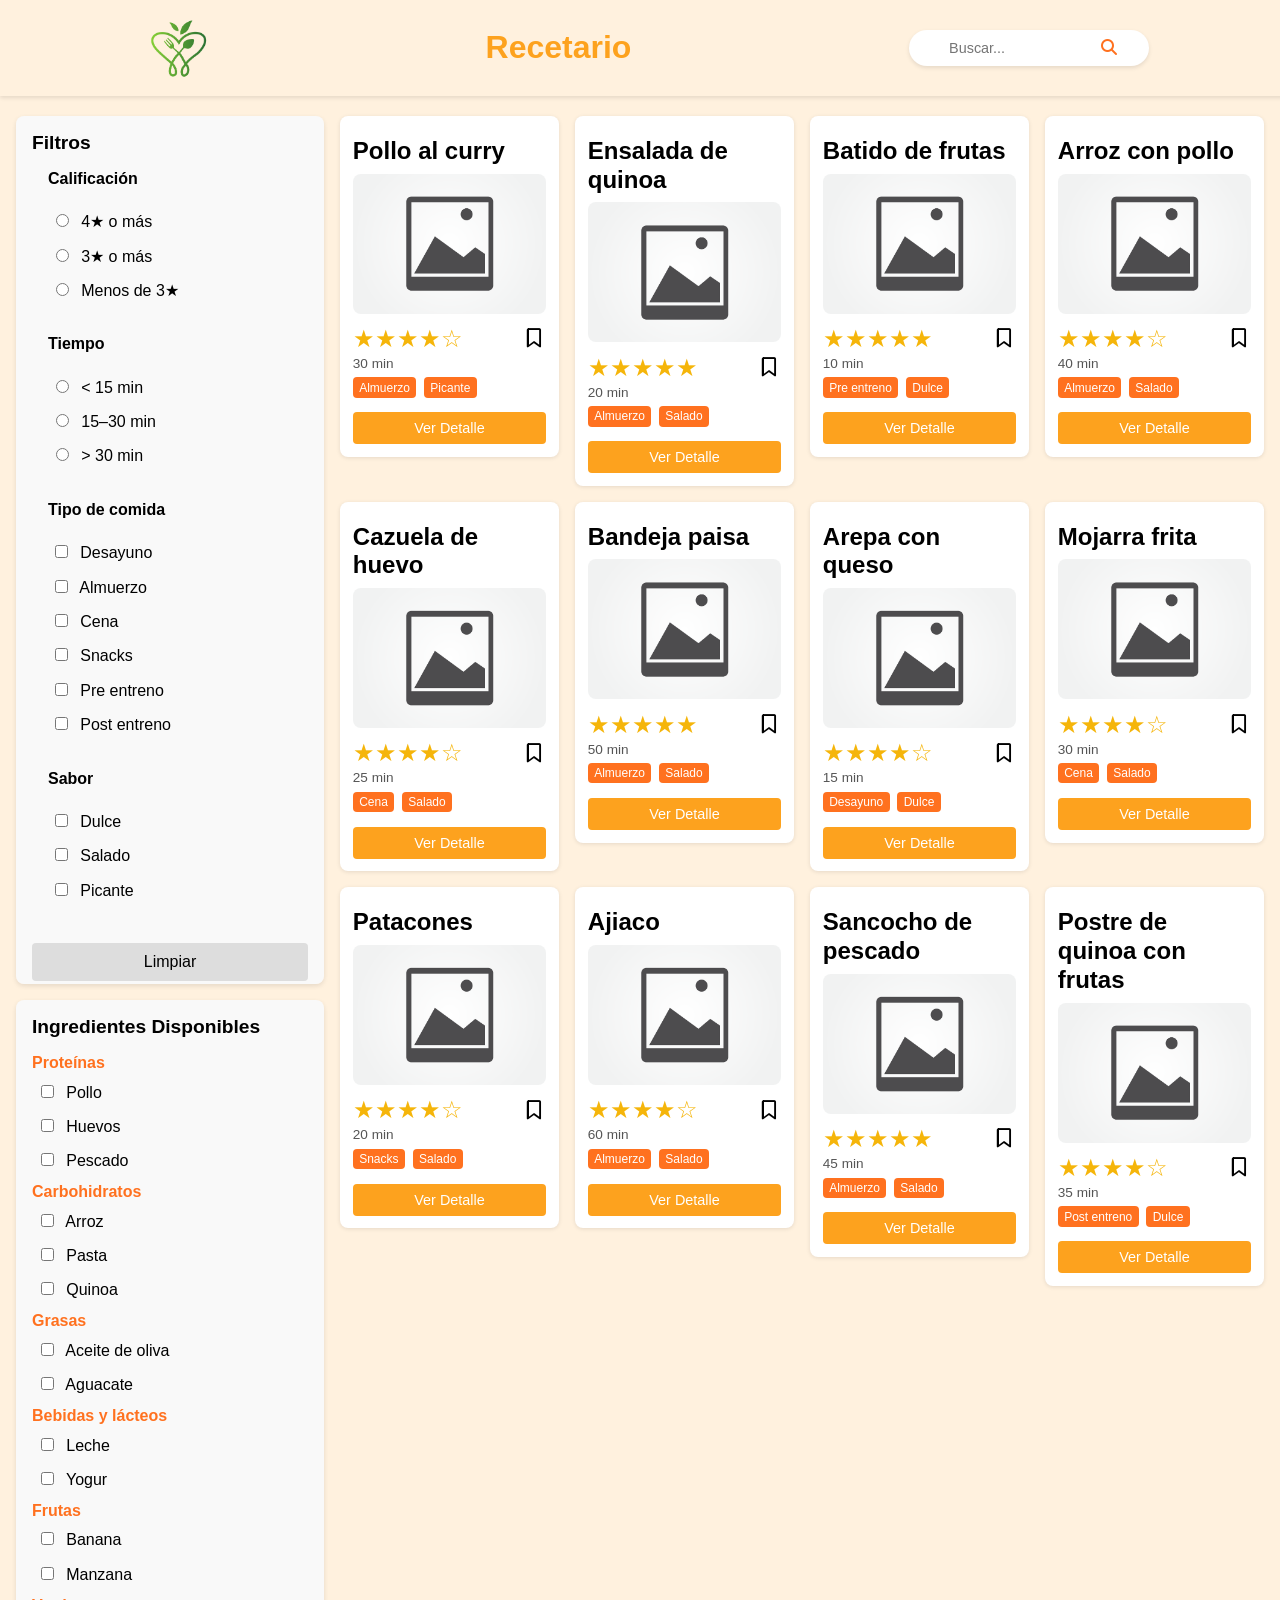
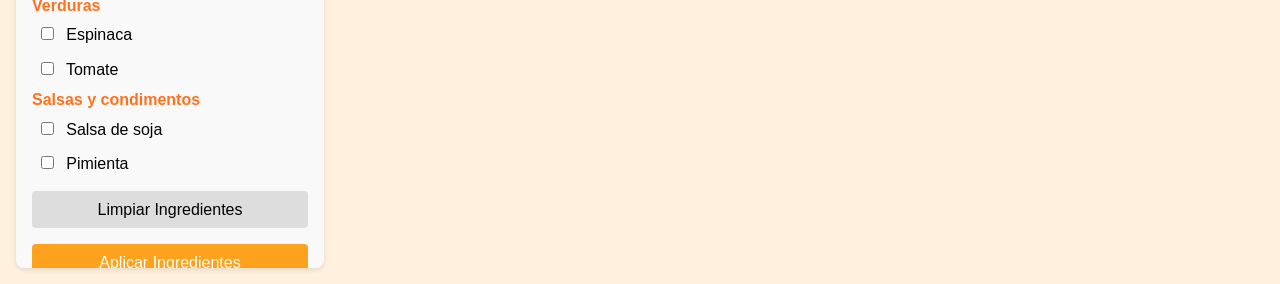
==== lista_recetas.html @ 3ad792ce "Vista de ejemplo, lista de recetas y detalles" ====
<!DOCTYPE html>
<html lang="es">

<head>
    <meta charset="UTF-8">
    <meta name="viewport" content="width=device-width, initial-scale=1.0">
    <link rel="stylesheet" href="./styles/lista_recetas.css">
    <link rel="stylesheet" href="https://cdnjs.cloudflare.com/ajax/libs/font-awesome/6.4.0/css/all.min.css" />
    <title>Lista de recetas</title>
</head>

<body>
    <header>
        <img src="./assets/img/logo.png" alt="" class="logo">
        <h1>Recetario</h1>
        <form class="barra-busqueda" role="search" aria-label="Buscar recetas">
            <input type="search" placeholder="Buscar..." name="busqueda" id="busqueda" />
            <button type="submit" aria-label="Buscar">
                <i class="fas fa-search"></i>
            </button>
        </form>
    </header>

    <div class="contenedor">
        <!-- Panel de filtros a la izquierda -->
        <div class="envoltura-filtros">
            <!-- Filtros generales -->
            <aside class="filtros" aria-labelledby="titulo-filtros">
                <h2 id="titulo-filtros">Filtros</h2>
                <form id="formulario-filtros">
                    <fieldset>
                        <legend>Calificación</legend>
                        <label><input type="radio" name="calificacion" value=">=4" data-filter="rating"> 4★ o
                            más</label>
                        <label><input type="radio" name="calificacion" value=">=3" data-filter="rating"> 3★ o
                            más</label>
                        <label><input type="radio" name="calificacion" value="<3" data-filter="rating"> Menos de
                            3★</label>
                    </fieldset>
                    <fieldset>
                        <legend>Tiempo</legend>
                        <label><input type="radio" name="tiempo" value="<15" data-filter="time">
                            < 15 min</label>
                                <label><input type="radio" name="tiempo" value="15-30" data-filter="time"> 15–30
                                    min</label>
                                <label><input type="radio" name="tiempo" value=">30" data-filter="time"> > 30
                                    min</label>
                    </fieldset>
                    <fieldset>
                        <legend>Tipo de comida</legend>
                        <label><input type="checkbox" name="comida" value="desayuno" data-filter="meal">
                            Desayuno</label>
                        <label><input type="checkbox" name="comida" value="almuerzo" data-filter="meal">
                            Almuerzo</label>
                        <label><input type="checkbox" name="comida" value="cena" data-filter="meal"> Cena</label>
                        <label><input type="checkbox" name="comida" value="snacks" data-filter="meal"> Snacks</label>
                        <label><input type="checkbox" name="comida" value="pre-entreno" data-filter="meal"> Pre
                            entreno</label>
                        <label><input type="checkbox" name="comida" value="post-entreno" data-filter="meal"> Post
                            entreno</label>
                    </fieldset>
                    <fieldset>
                        <legend>Sabor</legend>
                        <label><input type="checkbox" name="sabor" value="dulce" data-filter="flavor"> Dulce</label>
                        <label><input type="checkbox" name="sabor" value="salado" data-filter="flavor"> Salado</label>
                        <label><input type="checkbox" name="sabor" value="picante" data-filter="flavor"> Picante</label>
                    </fieldset>
                    <button type="reset">Limpiar</button>
                    <button type="submit">Aplicar</button>
                </form>
            </aside>

            <!-- Filtros por ingredientes -->
            <aside class="ingredientes" aria-labelledby="titulo-ingredientes">
                <h2 id="titulo-ingredientes">Ingredientes Disponibles</h2>
                <form id="formulario-ingredientes">
                    <div class="grupo-ingredientes">
                        <h3>Proteínas</h3>
                        <label><input type="checkbox" name="ingrediente" value="pollo" data-filter="ingredients">
                            Pollo</label>
                        <label><input type="checkbox" name="ingrediente" value="huevos" data-filter="ingredients">
                            Huevos</label>
                        <label><input type="checkbox" name="ingrediente" value="pescado" data-filter="ingredients">
                            Pescado</label>
                    </div>

                    <div class="grupo-ingredientes">
                        <h3>Carbohidratos</h3>
                        <label><input type="checkbox" name="ingrediente" value="arroz" data-filter="ingredients">
                            Arroz</label>
                        <label><input type="checkbox" name="ingrediente" value="pasta" data-filter="ingredients">
                            Pasta</label>
                        <label><input type="checkbox" name="ingrediente" value="quinoa" data-filter="ingredients">
                            Quinoa</label>
                    </div>

                    <div class="grupo-ingredientes">
                        <h3>Grasas</h3>
                        <label><input type="checkbox" name="ingrediente" value="aceite-oliva" data-filter="ingredients">
                            Aceite de oliva</label>
                        <label><input type="checkbox" name="ingrediente" value="aguacate" data-filter="ingredients">
                            Aguacate</label>
                    </div>

                    <div class="grupo-ingredientes">
                        <h3>Bebidas y lácteos</h3>
                        <label><input type="checkbox" name="ingrediente" value="leche" data-filter="ingredients">
                            Leche</label>
                        <label><input type="checkbox" name="ingrediente" value="yogur" data-filter="ingredients">
                            Yogur</label>
                    </div>

                    <div class="grupo-ingredientes">
                        <h3>Frutas</h3>
                        <label><input type="checkbox" name="ingrediente" value="banana" data-filter="ingredients">
                            Banana</label>
                        <label><input type="checkbox" name="ingrediente" value="manzana" data-filter="ingredients">
                            Manzana</label>
                    </div>

                    <div class="grupo-ingredientes">
                        <h3>Verduras</h3>
                        <label><input type="checkbox" name="ingrediente" value="espinaca" data-filter="ingredients">
                            Espinaca</label>
                        <label><input type="checkbox" name="ingrediente" value="tomate" data-filter="ingredients">
                            Tomate</label>
                    </div>

                    <div class="grupo-ingredientes">
                        <h3>Salsas y condimentos</h3>
                        <label><input type="checkbox" name="ingrediente" value="soja" data-filter="ingredients"> Salsa
                            de soja</label>
                        <label><input type="checkbox" name="ingrediente" value="pimienta" data-filter="ingredients">
                            Pimienta</label>
                    </div>

                    <button type="reset">Limpiar Ingredientes</button>
                    <button type="submit">Aplicar Ingredientes</button>
                </form>
            </aside>
        </div>

        <!-- Lista de recetas -->
        <main class="lista-recetas">
            <!-- Receta 1 -->
            <article class="tarjeta-receta" data-rating="4.5" data-time="30" data-meal="almuerzo" data-flavor="picante"
                data-ingredients="pollo,curry,arroz,aceite-oliva">
                <h2>Pollo al curry</h2>
                <img src="./assets/img/imagenReceta.png" alt="Miniatura Pollo al curry" class="miniatura">
                <div class="mini-contenedor">
                    <div class="calificacion" aria-label="4.5 estrellas">★★★★☆</div>
                    <i class="fa-regular fa-bookmark"></i>
                </div>
                <div class="tiempo">30 min</div>
                <div class="etiquetas">
                    <span class="etiqueta comida">Almuerzo</span>
                    <span class="etiqueta sabor">Picante</span>
                </div>
                <a href="./templates/detalle_recetas.html" class="boton-detalle" role="button">Ver Detalle</a>
            </article>

            <!-- Receta 2 -->
            <article class="tarjeta-receta" data-rating="4.8" data-time="20" data-meal="almuerzo" data-flavor="salado"
                data-ingredients="quinoa,espinaca,tomate,aguacate,aceite-oliva">
                <h2>Ensalada de quinoa</h2>
                <img src="./assets/img/imagenReceta.png" alt="Miniatura Ensalada de quinoa" class="miniatura">
                <div class="mini-contenedor">
                    <div class="calificacion" aria-label="4.5 estrellas">★★★★★</div>
                    <i class="fa-regular fa-bookmark"></i>
                </div>
                <div class="tiempo">20 min</div>
                <div class="etiquetas">
                    <span class="etiqueta comida">Almuerzo</span>
                    <span class="etiqueta sabor">Salado</span>
                </div>

                <a href="./templates/detalle_recetas.html" class="boton-detalle" role="button">Ver Detalle</a>
            </article>

            <!-- Receta 3 -->
            <article class="tarjeta-receta" data-rating="4.2" data-time="10" data-meal="pre-entreno" data-flavor="dulce"
                data-ingredients="banana,manzana,yogur,leche">
                <h2>Batido de frutas</h2>
                <img src="./assets/img/imagenReceta.png" alt="Miniatura Batido de frutas" class="miniatura">
                <div class="mini-contenedor">
                    <div class="calificacion" aria-label="4.5 estrellas">★★★★★</div>
                    <i class="fa-regular fa-bookmark"></i>
                </div>
                <div class="tiempo">10 min</div>
                <div class="etiquetas">
                    <span class="etiqueta comida">Pre entreno</span>
                    <span class="etiqueta sabor">Dulce</span>
                </div>
                <a href="./templates/detalle_recetas.html" class="boton-detalle" role="button">Ver Detalle</a>
            </article>

            <!-- Receta 4 -->
            <article class="tarjeta-receta" data-rating="4.7" data-time="40" data-meal="almuerzo" data-flavor="salado"
                data-ingredients="arroz,pollo,aceite-oliva,pimienta">
                <h2>Arroz con pollo</h2>
                <img src="./assets/img/imagenReceta.png" alt="Miniatura Arroz con pollo" class="miniatura">
                <div class="mini-contenedor">
                    <div class="calificacion" aria-label="4.7 estrellas">★★★★☆</div>
                    <i class="fa-regular fa-bookmark"></i>
                </div>
                <div class="tiempo">40 min</div>
                <div class="etiquetas">
                    <span class="etiqueta comida">Almuerzo</span>
                    <span class="etiqueta sabor">Salado</span>
                </div>
                <a href="./templates/detalle_recetas.html" class="boton-detalle">Ver Detalle</a>
            </article>

            <!-- Receta 5 -->
            <article class="tarjeta-receta" data-rating="4.6" data-time="25" data-meal="cena" data-flavor="salado"
                data-ingredients="huevos,espinaca,tomate,aceite-oliva">
                <h2>Cazuela de huevo</h2>
                <img src="./assets/img/imagenReceta.png" alt="Miniatura Cazuela de huevo" class="miniatura">
                <div class="mini-contenedor">
                    <div class="calificacion" aria-label="4.6 estrellas">★★★★☆</div>
                    <i class="fa-regular fa-bookmark"></i>
                </div>
                <div class="tiempo">25 min</div>
                <div class="etiquetas">
                    <span class="etiqueta comida">Cena</span>
                    <span class="etiqueta sabor">Salado</span>
                </div>
                <a href="./templates/detalle_recetas.html" class="boton-detalle">Ver Detalle</a>
            </article>

            <!-- Receta 6 -->
            <article class="tarjeta-receta" data-rating="4.9" data-time="50" data-meal="almuerzo" data-flavor="salado"
                data-ingredients="carne,papa,arroz,aguacate">
                <h2>Bandeja paisa</h2>
                <img src="./assets/img/imagenReceta.png" alt="Miniatura Bandeja paisa" class="miniatura">
                <div class="mini-contenedor">
                    <div class="calificacion" aria-label="4.9 estrellas">★★★★★</div>
                    <i class="fa-regular fa-bookmark"></i>
                </div>
                <div class="tiempo">50 min</div>
                <div class="etiquetas">
                    <span class="etiqueta comida">Almuerzo</span>
                    <span class="etiqueta sabor">Salado</span>
                </div>
                <a href="./templates/detalle_recetas.html" class="boton-detalle">Ver Detalle</a>
            </article>

            <!-- Receta 7 -->
            <article class="tarjeta-receta" data-rating="4.4" data-time="15" data-meal="desayuno" data-flavor="dulce"
                data-ingredients="queso,arepa,leche">
                <h2>Arepa con queso</h2>
                <img src="./assets/img/imagenReceta.png" alt="Miniatura Arepa con queso" class="miniatura">
                <div class="mini-contenedor">
                    <div class="calificacion" aria-label="4.4 estrellas">★★★★☆</div>
                    <i class="fa-regular fa-bookmark"></i>
                </div>
                <div class="tiempo">15 min</div>
                <div class="etiquetas">
                    <span class="etiqueta comida">Desayuno</span>
                    <span class="etiqueta sabor">Dulce</span>
                </div>
                <a href="./templates/detalle_recetas.html" class="boton-detalle">Ver Detalle</a>
            </article>

            <!-- Receta 8 -->
            <article class="tarjeta-receta" data-rating="4.3" data-time="30" data-meal="cena" data-flavor="salado"
                data-ingredients="pescado,pimienta,aceite-oliva,limón">
                <h2>Mojarra frita</h2>
                <img src="./assets/img/imagenReceta.png" alt="Miniatura Mojarra frita" class="miniatura">
                <div class="mini-contenedor">
                    <div class="calificacion" aria-label="4.3 estrellas">★★★★☆</div>
                    <i class="fa-regular fa-bookmark"></i>
                </div>
                <div class="tiempo">30 min</div>
                <div class="etiquetas">
                    <span class="etiqueta comida">Cena</span>
                    <span class="etiqueta sabor">Salado</span>
                </div>
                <a href="./templates/detalle_recetas.html" class="boton-detalle">Ver Detalle</a>
            </article>

            <!-- Receta 9 -->
            <article class="tarjeta-receta" data-rating="4.1" data-time="20" data-meal="snacks" data-flavor="salado"
                data-ingredients="plátano,aceite-oliva,sal">
                <h2>Patacones</h2>
                <img src="./assets/img/imagenReceta.png" alt="Miniatura Patacones" class="miniatura">
                <div class="mini-contenedor">
                    <div class="calificacion" aria-label="4.1 estrellas">★★★★☆</div>
                    <i class="fa-regular fa-bookmark"></i>
                </div>
                <div class="tiempo">20 min</div>
                <div class="etiquetas">
                    <span class="etiqueta comida">Snacks</span>
                    <span class="etiqueta sabor">Salado</span>
                </div>
                <a href="./templates/detalle_recetas.html" class="boton-detalle">Ver Detalle</a>
            </article>

            <!-- Receta 10 -->
            <article class="tarjeta-receta" data-rating="4.5" data-time="60" data-meal="almuerzo" data-flavor="salado"
                data-ingredients="papa,pollo,mazorca,cilantro">
                <h2>Ajiaco</h2>
                <img src="./assets/img/imagenReceta.png" alt="Miniatura Ajiaco" class="miniatura">
                <div class="mini-contenedor">
                    <div class="calificacion" aria-label="4.5 estrellas">★★★★☆</div>
                    <i class="fa-regular fa-bookmark"></i>
                </div>
                <div class="tiempo">60 min</div>
                <div class="etiquetas">
                    <span class="etiqueta comida">Almuerzo</span>
                    <span class="etiqueta sabor">Salado</span>
                </div>
                <a href="./templates/detalle_recetas.html" class="boton-detalle">Ver Detalle</a>
            </article>

            <!-- Receta 11 -->
            <article class="tarjeta-receta" data-rating="4.8" data-time="45" data-meal="almuerzo" data-flavor="salado"
                data-ingredients="pescado,plátano,limón,aceite-oliva">
                <h2>Sancocho de pescado</h2>
                <img src="./assets/img/imagenReceta.png" alt="Miniatura Sancocho de pescado" class="miniatura">
                <div class="mini-contenedor">
                    <div class="calificacion" aria-label="4.8 estrellas">★★★★★</div>
                    <i class="fa-regular fa-bookmark"></i>
                </div>
                <div class="tiempo">45 min</div>
                <div class="etiquetas">
                    <span class="etiqueta comida">Almuerzo</span>
                    <span class="etiqueta sabor">Salado</span>
                </div>
                <a href="./templates/detalle_recetas.html" class="boton-detalle">Ver Detalle</a>
            </article>

            <!-- Receta 12 -->
            <article class="tarjeta-receta" data-rating="4.0" data-time="35" data-meal="post-entreno"
                data-flavor="dulce" data-ingredients="leche,banana,quinoa,yogur">
                <h2>Postre de quinoa con frutas</h2>
                <img src="./assets/img/imagenReceta.png" alt="Miniatura Postre de quinoa con frutas" class="miniatura">
                <div class="mini-contenedor">
                    <div class="calificacion" aria-label="4.0 estrellas">★★★★☆</div>
                    <i class="fa-regular fa-bookmark"></i>
                </div>
                <div class="tiempo">35 min</div>
                <div class="etiquetas">
                    <span class="etiqueta comida">Post entreno</span>
                    <span class="etiqueta sabor">Dulce</span>
                </div>
                <a href="./templates/detalle_recetas.html" class="boton-detalle">Ver Detalle</a>
            </article>

        </main>
    </div>

    <script src="./logic/lista_recetas.js"></script>
</body>

</html>
---- styles/lista_recetas.css ----
/* variales globales*/
:root {
    --color-acento: rgb(255, 113, 31);
    --boton-color: rgb(253, 162, 30);
    --fondo-filtros: #f9f9f9;
    --tarjeta-hover: #fffbe6;
    --boton-hover: #ff7c01;
    --transicion: 0.3s ease;
}

body {
    display: flex;
    flex-direction: column;
    font-family: Arial, sans-serif;
    margin: 0;
    padding: 100px 0 0 0;
    background: rgb(255, 241, 222);
}

header {
    position: fixed;
    top: 0;
    left: 0;
    width: 100%;
    z-index: 1000;
    background-color: rgb(255, 241, 222);
    display: flex;
    justify-content: space-around;
    align-items: center;
    color: rgb(253, 162, 30);
    padding: 0.5rem;
    text-align: center;
    box-shadow: 0 2px 4px rgba(0, 0, 0, 0.1);
}

.logo {
    height: 60px;
}

.barra-busqueda {
    display: flex;
    align-items: center;
    background: #fff;
    border-radius: 20px;
    padding: 0.1rem 2rem;
    box-shadow: 0 2px 4px rgba(0, 0, 0, 0.1);
    height: 32px;
}

.barra-busqueda input[type="search"] {
    border: none;
    outline: none;
    padding: 0.2rem 0.5rem;
    font-size: 0.9rem;
    border-radius: 20px;
    width: 160px;
    background: transparent;
    color: #333;
}

.barra-busqueda button {
    background: none;
    border: none;
    color: var(--color-acento);
    cursor: pointer;
    font-size: 1rem;
    padding: 0;
}

/* contenedor*/
.contenedor {
    display: grid;
    grid-template-columns: 1fr 3fr;
    gap: 1rem;
    padding: 1rem;
}

/* filtros*/
.envoltura-filtros {
    display: flex;
    flex-direction: column;
    gap: 1rem;
}

aside.filtros,
aside.ingredientes {
    background: var(--fondo-filtros);
    padding: 1rem;
    border-radius: 8px;
    box-shadow: 0 2px 5px rgba(0, 0, 0, 0.1);
    max-height: calc(100vh - 4rem);
    overflow-y: auto;
}

aside.filtros h2,
aside.ingredientes h2 {
    margin-top: 0;
    font-size: 1.2rem;
}

/* --- Filtros e Inputs --- */
fieldset {
    border: none;
    margin-bottom: 1rem;
}

legend {
    font-weight: bold;
    margin-bottom: 0.5rem;
}

label {
    display: block;
    margin: 0.3rem 0;
    cursor: pointer;
    transition: background var(--transicion);
    padding: 0.3rem;
    border-radius: 4px;
}

label:hover {
    background: #eee;
}

input[type="checkbox"],
input[type="radio"] {
    margin-right: 0.5rem;
    cursor: pointer;
}

/* --- Agrupación de ingredientes --- */
.grupo-ingredientes h3 {
    margin: 0.5rem 0 0.2rem;
    font-size: 1rem;
    color: var(--color-acento);
}

/* --- Botones --- */
.filtros button,
.ingredientes button {
    width: 100%;
    margin: 0.5rem 0;
    padding: 0.6rem;
    border: none;
    border-radius: 4px;
    cursor: pointer;
    transition: background var(--transicion);
    font-size: 1rem;
}

/* Botón Enviar */
.filtros button[type="submit"],
.ingredientes button[type="submit"] {
    background: var(--boton-color);
    color: #fff;
}

.filtros button[type="submit"]:hover,
.ingredientes button[type="submit"]:hover {
    background: var(--boton-hover);
}

/* Botón limpiar */
.filtros button[type="reset"],
.ingredientes button[type="reset"] {
    background: #ddd;
}

.filtros button[type="reset"]:hover,
.ingredientes button[type="reset"]:hover {
    background: #ccc;
}

/* recetas*/
main.lista-recetas {
    display: grid;
    grid-template-columns: repeat(4, 1fr);
    gap: 1rem;
    grid-auto-rows: min-content;
    align-items: start;
}

.tarjeta-receta {
    background: #fff;
    padding: 0.8rem;
    border-radius: 8px;
    box-shadow: 0 1px 4px rgba(0, 0, 0, 0.1);
    transition: transform var(--transicion), background var(--transicion);
    display: flex;
    flex-direction: column;
    max-height: none;
    overflow: hidden;
}

.tarjeta-receta:hover {
    transform: translateY(-4px);
    background: var(--tarjeta-hover);
}

/* --- Contenido de la tarjeta --- */
.tarjeta-receta img.miniatura {
    width: 100%;
    height: 140px;
    object-fit: cover;
    border-radius: 8px;
    margin-bottom: 0.5rem;
}

.tarjeta-receta h2 {
    font-size: 1.5rem;
    margin: 0.5rem 0;
    line-height: 1.2;
    flex-shrink: 0;
}

.calificacion {
    font-size: 1.5rem;
    margin: 0.2rem 0;
    color: #f5b50a;
    flex-shrink: 0;
}

.mini-contenedor {
    display: flex;
    justify-content: space-between;
    align-items: center;
}

.mini-contenedor i {
    font-size: 1.2rem;
    margin-right: 5px;
}

.tiempo {
    font-size: 0.85rem;
    color: #555;
    flex-shrink: 0;
}

.etiquetas {
    margin: 0.4rem 0;
    flex-shrink: 0;
}

.etiqueta {
    display: inline-block;
    background: var(--color-acento);
    color: #fff;
    border-radius: 4px;
    padding: 0.2rem 0.4rem;
    margin-right: 0.2rem;
    font-size: 0.75rem;
}

/* --- boton detalles --- */

.boton-detalle {
    margin-top: 0.5rem;
    padding: 0.5rem;
    background-color: var(--boton-color);
    color: #fff;
    text-align: center;
    border: none;
    border-radius: 4px;
    cursor: pointer;
    text-decoration: none;
    font-size: 0.9rem;
    transition: background-color var(--transicion);
}

.boton-detalle:hover {
    background-color: var(--boton-hover);
    ;
}
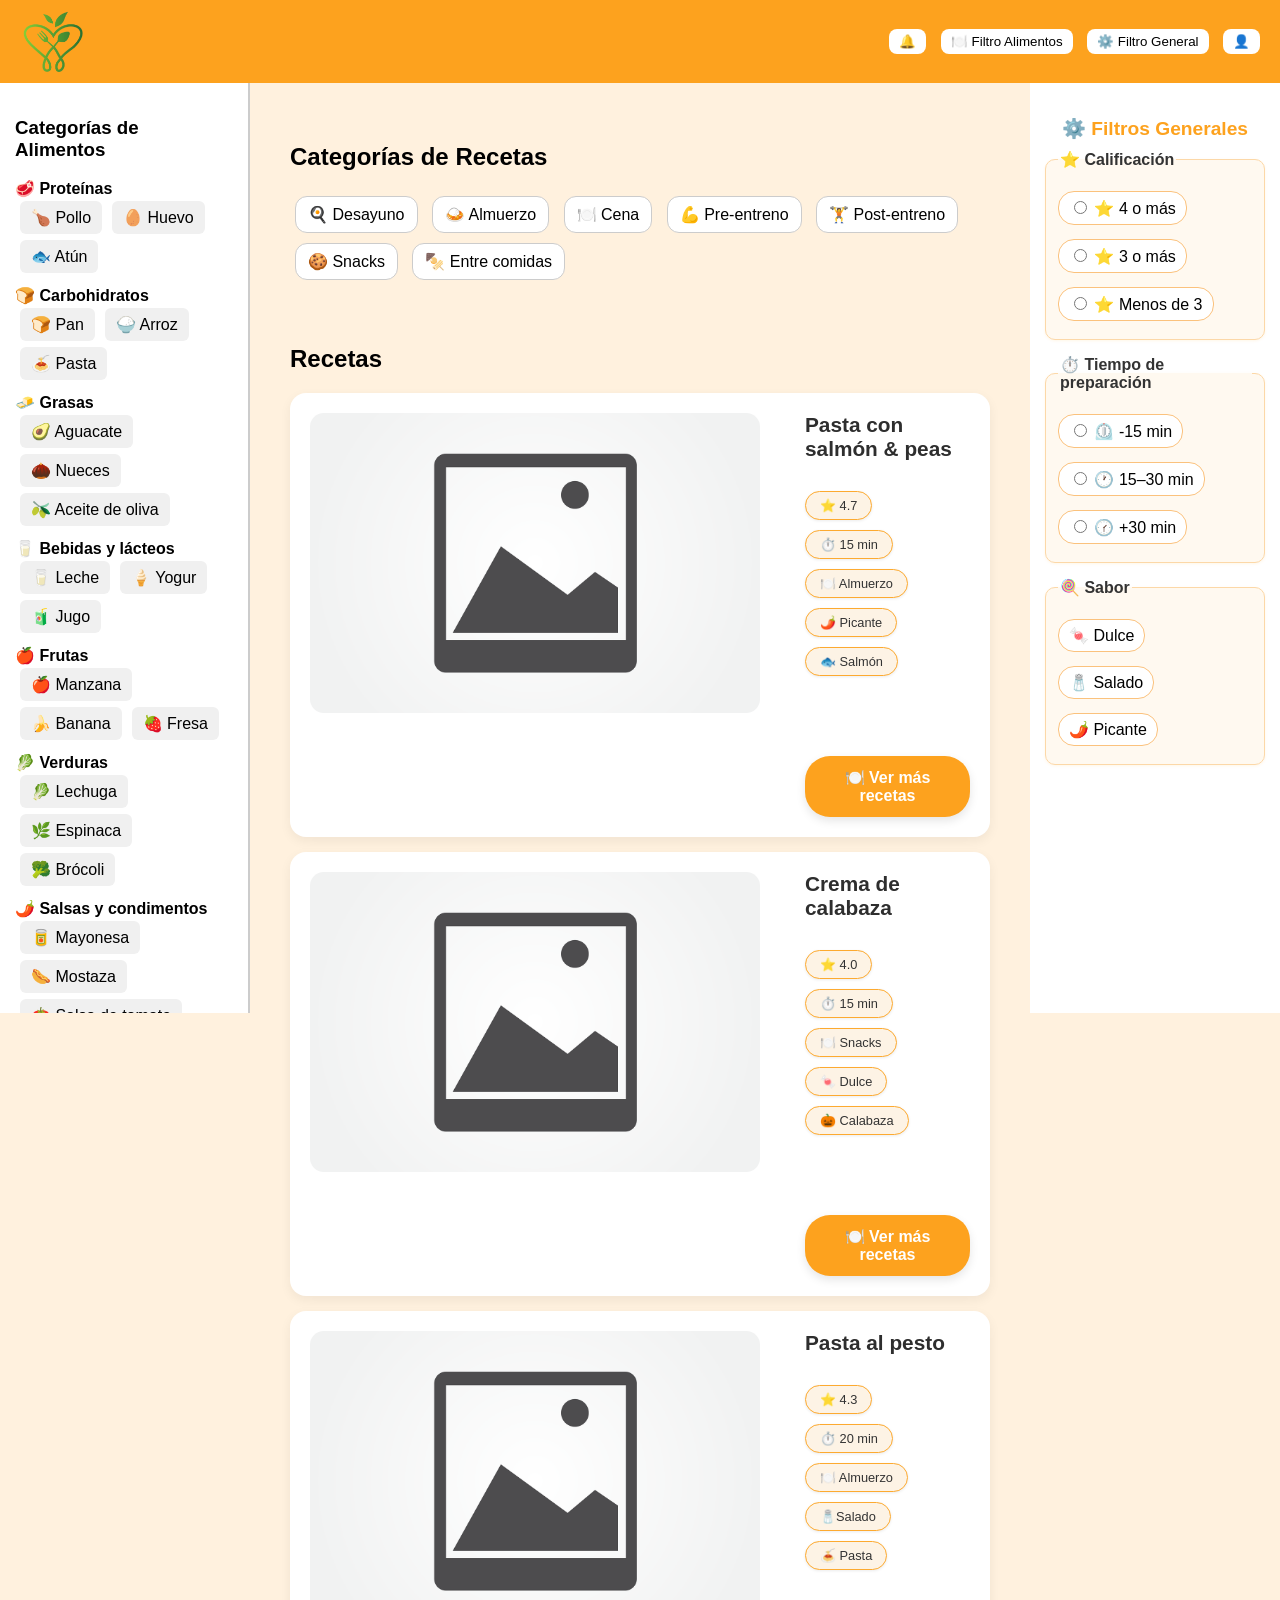
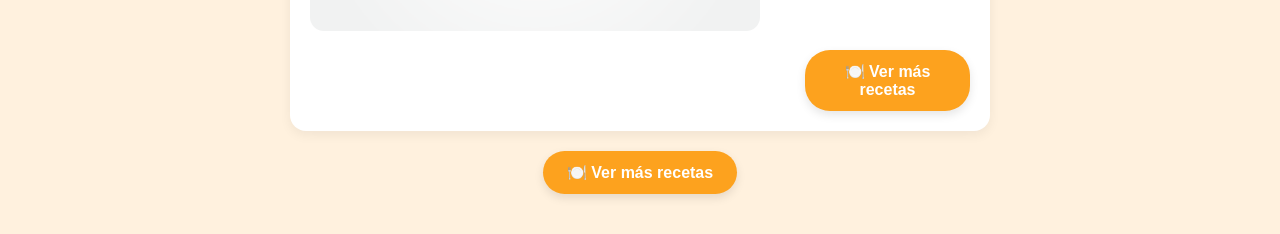
==== commit a40963bd: "mejoras" ====
--- a/lista_recetas.html
+++ b/lista_recetas.html
@@ -4,351 +4,153 @@
 <head>
     <meta charset="UTF-8">
     <meta name="viewport" content="width=device-width, initial-scale=1.0">
+    <title>Lista de Recetas</title>
     <link rel="stylesheet" href="./styles/lista_recetas.css">
-    <link rel="stylesheet" href="https://cdnjs.cloudflare.com/ajax/libs/font-awesome/6.4.0/css/all.min.css" />
-    <title>Lista de recetas</title>
 </head>
 
 <body>
-    <header>
-        <img src="./assets/img/logo.png" alt="" class="logo">
-        <h1>Recetario</h1>
-        <form class="barra-busqueda" role="search" aria-label="Buscar recetas">
-            <input type="search" placeholder="Buscar..." name="busqueda" id="busqueda" />
-            <button type="submit" aria-label="Buscar">
-                <i class="fas fa-search"></i>
-            </button>
-        </form>
+    <header class="encabezado">
+        <img class="logo" src="./assets/img/logo.png" alt="">
+        <div class="iconos-header">
+            <button id="btnNotif">🔔</button>
+            <button id="btnFiltroAlimentos">🍽️ Filtro Alimentos</button>
+            <button id="btnFiltroGeneral">⚙️ Filtro General</button>
+            <button id="btnPerfil">👤</button>
+        </div>
     </header>
 
-    <div class="contenedor">
-        <!-- Panel de filtros a la izquierda -->
-        <div class="envoltura-filtros">
-            <!-- Filtros generales -->
-            <aside class="filtros" aria-labelledby="titulo-filtros">
-                <h2 id="titulo-filtros">Filtros</h2>
-                <form id="formulario-filtros">
-                    <fieldset>
-                        <legend>Calificación</legend>
-                        <label><input type="radio" name="calificacion" value=">=4" data-filter="rating"> 4★ o
-                            más</label>
-                        <label><input type="radio" name="calificacion" value=">=3" data-filter="rating"> 3★ o
-                            más</label>
-                        <label><input type="radio" name="calificacion" value="<3" data-filter="rating"> Menos de
-                            3★</label>
-                    </fieldset>
-                    <fieldset>
-                        <legend>Tiempo</legend>
-                        <label><input type="radio" name="tiempo" value="<15" data-filter="time">
-                            < 15 min</label>
-                                <label><input type="radio" name="tiempo" value="15-30" data-filter="time"> 15–30
-                                    min</label>
-                                <label><input type="radio" name="tiempo" value=">30" data-filter="time"> > 30
-                                    min</label>
-                    </fieldset>
-                    <fieldset>
-                        <legend>Tipo de comida</legend>
-                        <label><input type="checkbox" name="comida" value="desayuno" data-filter="meal">
-                            Desayuno</label>
-                        <label><input type="checkbox" name="comida" value="almuerzo" data-filter="meal">
-                            Almuerzo</label>
-                        <label><input type="checkbox" name="comida" value="cena" data-filter="meal"> Cena</label>
-                        <label><input type="checkbox" name="comida" value="snacks" data-filter="meal"> Snacks</label>
-                        <label><input type="checkbox" name="comida" value="pre-entreno" data-filter="meal"> Pre
-                            entreno</label>
-                        <label><input type="checkbox" name="comida" value="post-entreno" data-filter="meal"> Post
-                            entreno</label>
-                    </fieldset>
-                    <fieldset>
-                        <legend>Sabor</legend>
-                        <label><input type="checkbox" name="sabor" value="dulce" data-filter="flavor"> Dulce</label>
-                        <label><input type="checkbox" name="sabor" value="salado" data-filter="flavor"> Salado</label>
-                        <label><input type="checkbox" name="sabor" value="picante" data-filter="flavor"> Picante</label>
-                    </fieldset>
-                    <button type="reset">Limpiar</button>
-                    <button type="submit">Aplicar</button>
-                </form>
-            </aside>
+    <aside class="panel-filtros" id="panelAlimentos">
+        <h3>Categorías de Alimentos</h3>
+        <div class="categoria"><strong>🥩 Proteínas</strong>
+            <div class="alimentos"><span>🍗 Pollo</span><span>🥚 Huevo</span><span>🐟 Atún</span></div>
+        </div>
+        <div class="categoria"><strong>🍞 Carbohidratos</strong>
+            <div class="alimentos"><span>🍞 Pan</span><span>🍚 Arroz</span><span>🍝 Pasta</span></div>
+        </div>
+        <div class="categoria"><strong>🧈 Grasas</strong>
+            <div class="alimentos"><span>🥑 Aguacate</span><span>🌰 Nueces</span><span>🫒 Aceite de oliva</span></div>
+        </div>
+        <div class="categoria"><strong>🥛 Bebidas y lácteos</strong>
+            <div class="alimentos"><span>🥛 Leche</span><span>🍦 Yogur</span><span>🧃 Jugo</span></div>
+        </div>
+        <div class="categoria"><strong>🍎 Frutas</strong>
+            <div class="alimentos"><span>🍎 Manzana</span><span>🍌 Banana</span><span>🍓 Fresa</span></div>
+        </div>
+        <div class="categoria"><strong>🥬 Verduras</strong>
+            <div class="alimentos"><span>🥬 Lechuga</span><span>🌿 Espinaca</span><span>🥦 Brócoli</span></div>
+        </div>
+        <div class="categoria"><strong>🌶️ Salsas y condimentos</strong>
+            <div class="alimentos"><span>🥫 Mayonesa</span><span>🌭 Mostaza</span><span>🍅 Salsa de tomate</span></div>
+        </div>
+    </aside>
 
-            <!-- Filtros por ingredientes -->
-            <aside class="ingredientes" aria-labelledby="titulo-ingredientes">
-                <h2 id="titulo-ingredientes">Ingredientes Disponibles</h2>
-                <form id="formulario-ingredientes">
-                    <div class="grupo-ingredientes">
-                        <h3>Proteínas</h3>
-                        <label><input type="checkbox" name="ingrediente" value="pollo" data-filter="ingredients">
-                            Pollo</label>
-                        <label><input type="checkbox" name="ingrediente" value="huevos" data-filter="ingredients">
-                            Huevos</label>
-                        <label><input type="checkbox" name="ingrediente" value="pescado" data-filter="ingredients">
-                            Pescado</label>
+    <!-- FILTRO GENERAL -->
+    <aside class="panel-filtros" id="panelGeneral">
+        <h3>⚙️ Filtros Generales</h3>
+        <form id="formulario-filtros">
+            <fieldset>
+                <legend>⭐ Calificación</legend>
+                <label class="chip-filtro"><input type="radio" name="calificacion" value=">=4"> ⭐ 4 o más</label>
+                <label class="chip-filtro"><input type="radio" name="calificacion" value=">=3"> ⭐ 3 o más</label>
+                <label class="chip-filtro"><input type="radio" name="calificacion" value="<3"> ⭐ Menos de 3</label>
+            </fieldset>
+
+            <fieldset>
+                <legend>⏱️ Tiempo de preparación</legend>
+                <label class="chip-filtro"><input type="radio" name="tiempo" value="<15"> ⏲️ -15 min</label>
+                <label class="chip-filtro"><input type="radio" name="tiempo" value="15-30"> 🕐 15–30 min</label>
+                <label class="chip-filtro"><input type="radio" name="tiempo" value=">30"> 🕜 +30 min</label>
+            </fieldset>
+
+            <fieldset>
+                <legend>🍭 Sabor</legend>
+                <label class="chip-filtro"><input type="checkbox" name="sabor" value="dulce"> <span>🍬
+                        Dulce</span></label>
+                <label class="chip-filtro"><input type="checkbox" name="sabor" value="salado"> <span>🧂
+                        Salado</span></label>
+                <label class="chip-filtro"><input type="checkbox" name="sabor" value="picante"> <span>🌶️
+                        Picante</span></label>
+            </fieldset>
+        </form>
+    </aside>
+
+    <aside class="panel-seleccionados" id="filtrosSeleccionados">
+        <h3>Filtros Seleccionados</h3>
+        <div id="chipsFiltros"></div>
+    </aside>
+
+    <main>
+        <section class="categorias-recetas">
+            <h2>Categorías de Recetas</h2>
+            <div class="categorias">
+                <span>🍳 Desayuno</span>
+                <span>🍛 Almuerzo</span>
+                <span>🍽️ Cena</span>
+                <span>💪 Pre-entreno</span>
+                <span>🏋️ Post-entreno</span>
+                <span>🍪 Snacks</span>
+                <span>🍢 Entre comidas</span>
+            </div>
+        </section>
+        <section class="recetas-populares">
+            <h2>Recetas</h2>
+            <div class="tarjetas-recetas">
+                <div class="receta">
+                    <img src="./assets/img/imagenReceta.png" alt="Pasta con salmón">
+                    <div class="info-receta">
+                        <h4>Pasta con salmón & peas</h4>
+                        <div class="sub-info">
+                            <span class="etiqueta estrella">⭐ 4.7</span>
+                            <span class="etiqueta tiempo">⏱️ 15 min</span>
+                            <span class="etiqueta tipo">🍽️ Almuerzo</span>
+                            <span class="etiqueta sabor">🌶️ Picante</span>
+                            <span class="etiqueta categoria">🐟 Salmón</span>
+                        </div>
+                        <div class="boton-ver-mas">
+                            <button id="btnVerMas">🍽️ Ver más recetas</button>
+                        </div>
                     </div>
-
-                    <div class="grupo-ingredientes">
-                        <h3>Carbohidratos</h3>
-                        <label><input type="checkbox" name="ingrediente" value="arroz" data-filter="ingredients">
-                            Arroz</label>
-                        <label><input type="checkbox" name="ingrediente" value="pasta" data-filter="ingredients">
-                            Pasta</label>
-                        <label><input type="checkbox" name="ingrediente" value="quinoa" data-filter="ingredients">
-                            Quinoa</label>
-                    </div>
-
-                    <div class="grupo-ingredientes">
-                        <h3>Grasas</h3>
-                        <label><input type="checkbox" name="ingrediente" value="aceite-oliva" data-filter="ingredients">
-                            Aceite de oliva</label>
-                        <label><input type="checkbox" name="ingrediente" value="aguacate" data-filter="ingredients">
-                            Aguacate</label>
-                    </div>
-
-                    <div class="grupo-ingredientes">
-                        <h3>Bebidas y lácteos</h3>
-                        <label><input type="checkbox" name="ingrediente" value="leche" data-filter="ingredients">
-                            Leche</label>
-                        <label><input type="checkbox" name="ingrediente" value="yogur" data-filter="ingredients">
-                            Yogur</label>
-                    </div>
-
-                    <div class="grupo-ingredientes">
-                        <h3>Frutas</h3>
-                        <label><input type="checkbox" name="ingrediente" value="banana" data-filter="ingredients">
-                            Banana</label>
-                        <label><input type="checkbox" name="ingrediente" value="manzana" data-filter="ingredients">
-                            Manzana</label>
-                    </div>
-
-                    <div class="grupo-ingredientes">
-                        <h3>Verduras</h3>
-                        <label><input type="checkbox" name="ingrediente" value="espinaca" data-filter="ingredients">
-                            Espinaca</label>
-                        <label><input type="checkbox" name="ingrediente" value="tomate" data-filter="ingredients">
-                            Tomate</label>
-                    </div>
-
-                    <div class="grupo-ingredientes">
-                        <h3>Salsas y condimentos</h3>
-                        <label><input type="checkbox" name="ingrediente" value="soja" data-filter="ingredients"> Salsa
-                            de soja</label>
-                        <label><input type="checkbox" name="ingrediente" value="pimienta" data-filter="ingredients">
-                            Pimienta</label>
-                    </div>
-
-                    <button type="reset">Limpiar Ingredientes</button>
-                    <button type="submit">Aplicar Ingredientes</button>
-                </form>
-            </aside>
-        </div>
-
-        <!-- Lista de recetas -->
-        <main class="lista-recetas">
-            <!-- Receta 1 -->
-            <article class="tarjeta-receta" data-rating="4.5" data-time="30" data-meal="almuerzo" data-flavor="picante"
-                data-ingredients="pollo,curry,arroz,aceite-oliva">
-                <h2>Pollo al curry</h2>
-                <img src="./assets/img/imagenReceta.png" alt="Miniatura Pollo al curry" class="miniatura">
-                <div class="mini-contenedor">
-                    <div class="calificacion" aria-label="4.5 estrellas">★★★★☆</div>
-                    <i class="fa-regular fa-bookmark"></i>
-                </div>
-                <div class="tiempo">30 min</div>
-                <div class="etiquetas">
-                    <span class="etiqueta comida">Almuerzo</span>
-                    <span class="etiqueta sabor">Picante</span>
-                </div>
-                <a href="./templates/detalle_recetas.html" class="boton-detalle" role="button">Ver Detalle</a>
-            </article>
-
-            <!-- Receta 2 -->
-            <article class="tarjeta-receta" data-rating="4.8" data-time="20" data-meal="almuerzo" data-flavor="salado"
-                data-ingredients="quinoa,espinaca,tomate,aguacate,aceite-oliva">
-                <h2>Ensalada de quinoa</h2>
-                <img src="./assets/img/imagenReceta.png" alt="Miniatura Ensalada de quinoa" class="miniatura">
-                <div class="mini-contenedor">
-                    <div class="calificacion" aria-label="4.5 estrellas">★★★★★</div>
-                    <i class="fa-regular fa-bookmark"></i>
-                </div>
-                <div class="tiempo">20 min</div>
-                <div class="etiquetas">
-                    <span class="etiqueta comida">Almuerzo</span>
-                    <span class="etiqueta sabor">Salado</span>
                 </div>
 
-                <a href="./templates/detalle_recetas.html" class="boton-detalle" role="button">Ver Detalle</a>
-            </article>
+                <div class="receta">
+                    <img src="./assets/img/imagenReceta.png" alt="Sopa de calabaza">
+                    <div class="info-receta">
+                        <h4>Crema de calabaza</h4>
+                        <div class="sub-info">
+                            <span class="etiqueta estrella">⭐ 4.0</span>
+                            <span class="etiqueta tiempo">⏱️ 15 min</span>
+                            <span class="etiqueta tipo">🍽️ Snacks</span>
+                            <span class="etiqueta sabor">🍬 Dulce</span>
+                            <span class="etiqueta categoria">🎃 Calabaza</span>
+                        </div>
+                        <div class="boton-ver-mas">
+                            <button id="btnVerMas">🍽️ Ver más recetas</button>
+                        </div>
+                    </div>
+                </div>
 
-            <!-- Receta 3 -->
-            <article class="tarjeta-receta" data-rating="4.2" data-time="10" data-meal="pre-entreno" data-flavor="dulce"
-                data-ingredients="banana,manzana,yogur,leche">
-                <h2>Batido de frutas</h2>
-                <img src="./assets/img/imagenReceta.png" alt="Miniatura Batido de frutas" class="miniatura">
-                <div class="mini-contenedor">
-                    <div class="calificacion" aria-label="4.5 estrellas">★★★★★</div>
-                    <i class="fa-regular fa-bookmark"></i>
+                <div class="receta">
+                    <img src="./assets/img/imagenReceta.png" alt="Pesto pasta">
+                    <div class="info-receta">
+                        <h4>Pasta al pesto</h4>
+                        <div class="sub-info">
+                            <span class="etiqueta estrella">⭐ 4.3</span>
+                            <span class="etiqueta tiempo">⏱️ 20 min</span>
+                            <span class="etiqueta tipo">🍽️ Almuerzo</span>
+                            <span class="etiqueta sabor">🧂Salado</span>
+                            <span class="etiqueta categoria">🍝 Pasta</span>
+                        </div>
+                        <div class="boton-ver-mas">
+                            <button id="btnVerMas">🍽️ Ver más recetas</button>
+                        </div>
+                    </div>
                 </div>
-                <div class="tiempo">10 min</div>
-                <div class="etiquetas">
-                    <span class="etiqueta comida">Pre entreno</span>
-                    <span class="etiqueta sabor">Dulce</span>
-                </div>
-                <a href="./templates/detalle_recetas.html" class="boton-detalle" role="button">Ver Detalle</a>
-            </article>
-
-            <!-- Receta 4 -->
-            <article class="tarjeta-receta" data-rating="4.7" data-time="40" data-meal="almuerzo" data-flavor="salado"
-                data-ingredients="arroz,pollo,aceite-oliva,pimienta">
-                <h2>Arroz con pollo</h2>
-                <img src="./assets/img/imagenReceta.png" alt="Miniatura Arroz con pollo" class="miniatura">
-                <div class="mini-contenedor">
-                    <div class="calificacion" aria-label="4.7 estrellas">★★★★☆</div>
-                    <i class="fa-regular fa-bookmark"></i>
-                </div>
-                <div class="tiempo">40 min</div>
-                <div class="etiquetas">
-                    <span class="etiqueta comida">Almuerzo</span>
-                    <span class="etiqueta sabor">Salado</span>
-                </div>
-                <a href="./templates/detalle_recetas.html" class="boton-detalle">Ver Detalle</a>
-            </article>
-
-            <!-- Receta 5 -->
-            <article class="tarjeta-receta" data-rating="4.6" data-time="25" data-meal="cena" data-flavor="salado"
-                data-ingredients="huevos,espinaca,tomate,aceite-oliva">
-                <h2>Cazuela de huevo</h2>
-                <img src="./assets/img/imagenReceta.png" alt="Miniatura Cazuela de huevo" class="miniatura">
-                <div class="mini-contenedor">
-                    <div class="calificacion" aria-label="4.6 estrellas">★★★★☆</div>
-                    <i class="fa-regular fa-bookmark"></i>
-                </div>
-                <div class="tiempo">25 min</div>
-                <div class="etiquetas">
-                    <span class="etiqueta comida">Cena</span>
-                    <span class="etiqueta sabor">Salado</span>
-                </div>
-                <a href="./templates/detalle_recetas.html" class="boton-detalle">Ver Detalle</a>
-            </article>
-
-            <!-- Receta 6 -->
-            <article class="tarjeta-receta" data-rating="4.9" data-time="50" data-meal="almuerzo" data-flavor="salado"
-                data-ingredients="carne,papa,arroz,aguacate">
-                <h2>Bandeja paisa</h2>
-                <img src="./assets/img/imagenReceta.png" alt="Miniatura Bandeja paisa" class="miniatura">
-                <div class="mini-contenedor">
-                    <div class="calificacion" aria-label="4.9 estrellas">★★★★★</div>
-                    <i class="fa-regular fa-bookmark"></i>
-                </div>
-                <div class="tiempo">50 min</div>
-                <div class="etiquetas">
-                    <span class="etiqueta comida">Almuerzo</span>
-                    <span class="etiqueta sabor">Salado</span>
-                </div>
-                <a href="./templates/detalle_recetas.html" class="boton-detalle">Ver Detalle</a>
-            </article>
-
-            <!-- Receta 7 -->
-            <article class="tarjeta-receta" data-rating="4.4" data-time="15" data-meal="desayuno" data-flavor="dulce"
-                data-ingredients="queso,arepa,leche">
-                <h2>Arepa con queso</h2>
-                <img src="./assets/img/imagenReceta.png" alt="Miniatura Arepa con queso" class="miniatura">
-                <div class="mini-contenedor">
-                    <div class="calificacion" aria-label="4.4 estrellas">★★★★☆</div>
-                    <i class="fa-regular fa-bookmark"></i>
-                </div>
-                <div class="tiempo">15 min</div>
-                <div class="etiquetas">
-                    <span class="etiqueta comida">Desayuno</span>
-                    <span class="etiqueta sabor">Dulce</span>
-                </div>
-                <a href="./templates/detalle_recetas.html" class="boton-detalle">Ver Detalle</a>
-            </article>
-
-            <!-- Receta 8 -->
-            <article class="tarjeta-receta" data-rating="4.3" data-time="30" data-meal="cena" data-flavor="salado"
-                data-ingredients="pescado,pimienta,aceite-oliva,limón">
-                <h2>Mojarra frita</h2>
-                <img src="./assets/img/imagenReceta.png" alt="Miniatura Mojarra frita" class="miniatura">
-                <div class="mini-contenedor">
-                    <div class="calificacion" aria-label="4.3 estrellas">★★★★☆</div>
-                    <i class="fa-regular fa-bookmark"></i>
-                </div>
-                <div class="tiempo">30 min</div>
-                <div class="etiquetas">
-                    <span class="etiqueta comida">Cena</span>
-                    <span class="etiqueta sabor">Salado</span>
-                </div>
-                <a href="./templates/detalle_recetas.html" class="boton-detalle">Ver Detalle</a>
-            </article>
-
-            <!-- Receta 9 -->
-            <article class="tarjeta-receta" data-rating="4.1" data-time="20" data-meal="snacks" data-flavor="salado"
-                data-ingredients="plátano,aceite-oliva,sal">
-                <h2>Patacones</h2>
-                <img src="./assets/img/imagenReceta.png" alt="Miniatura Patacones" class="miniatura">
-                <div class="mini-contenedor">
-                    <div class="calificacion" aria-label="4.1 estrellas">★★★★☆</div>
-                    <i class="fa-regular fa-bookmark"></i>
-                </div>
-                <div class="tiempo">20 min</div>
-                <div class="etiquetas">
-                    <span class="etiqueta comida">Snacks</span>
-                    <span class="etiqueta sabor">Salado</span>
-                </div>
-                <a href="./templates/detalle_recetas.html" class="boton-detalle">Ver Detalle</a>
-            </article>
-
-            <!-- Receta 10 -->
-            <article class="tarjeta-receta" data-rating="4.5" data-time="60" data-meal="almuerzo" data-flavor="salado"
-                data-ingredients="papa,pollo,mazorca,cilantro">
-                <h2>Ajiaco</h2>
-                <img src="./assets/img/imagenReceta.png" alt="Miniatura Ajiaco" class="miniatura">
-                <div class="mini-contenedor">
-                    <div class="calificacion" aria-label="4.5 estrellas">★★★★☆</div>
-                    <i class="fa-regular fa-bookmark"></i>
-                </div>
-                <div class="tiempo">60 min</div>
-                <div class="etiquetas">
-                    <span class="etiqueta comida">Almuerzo</span>
-                    <span class="etiqueta sabor">Salado</span>
-                </div>
-                <a href="./templates/detalle_recetas.html" class="boton-detalle">Ver Detalle</a>
-            </article>
-
-            <!-- Receta 11 -->
-            <article class="tarjeta-receta" data-rating="4.8" data-time="45" data-meal="almuerzo" data-flavor="salado"
-                data-ingredients="pescado,plátano,limón,aceite-oliva">
-                <h2>Sancocho de pescado</h2>
-                <img src="./assets/img/imagenReceta.png" alt="Miniatura Sancocho de pescado" class="miniatura">
-                <div class="mini-contenedor">
-                    <div class="calificacion" aria-label="4.8 estrellas">★★★★★</div>
-                    <i class="fa-regular fa-bookmark"></i>
-                </div>
-                <div class="tiempo">45 min</div>
-                <div class="etiquetas">
-                    <span class="etiqueta comida">Almuerzo</span>
-                    <span class="etiqueta sabor">Salado</span>
-                </div>
-                <a href="./templates/detalle_recetas.html" class="boton-detalle">Ver Detalle</a>
-            </article>
-
-            <!-- Receta 12 -->
-            <article class="tarjeta-receta" data-rating="4.0" data-time="35" data-meal="post-entreno"
-                data-flavor="dulce" data-ingredients="leche,banana,quinoa,yogur">
-                <h2>Postre de quinoa con frutas</h2>
-                <img src="./assets/img/imagenReceta.png" alt="Miniatura Postre de quinoa con frutas" class="miniatura">
-                <div class="mini-contenedor">
-                    <div class="calificacion" aria-label="4.0 estrellas">★★★★☆</div>
-                    <i class="fa-regular fa-bookmark"></i>
-                </div>
-                <div class="tiempo">35 min</div>
-                <div class="etiquetas">
-                    <span class="etiqueta comida">Post entreno</span>
-                    <span class="etiqueta sabor">Dulce</span>
-                </div>
-                <a href="./templates/detalle_recetas.html" class="boton-detalle">Ver Detalle</a>
-            </article>
-
-        </main>
-    </div>
+            </div>
+            <div class="boton-ver-mas">
+                <button id="btnVerMas">🍽️ Ver más recetas</button>
+            </div>
+        </section>
+    </main>
 
     <script src="./logic/lista_recetas.js"></script>
 </body>
--- a/styles/lista_recetas.css
+++ b/styles/lista_recetas.css
@@ -1,274 +1,308 @@
-/* variales globales*/
-:root {
-    --color-acento: rgb(255, 113, 31);
-    --boton-color: rgb(253, 162, 30);
-    --fondo-filtros: #f9f9f9;
-    --tarjeta-hover: #fffbe6;
-    --boton-hover: #ff7c01;
-    --transicion: 0.3s ease;
-}
-
 body {
-    display: flex;
-    flex-direction: column;
     font-family: Arial, sans-serif;
+    background-color: rgb(255, 241, 222);
     margin: 0;
-    padding: 100px 0 0 0;
-    background: rgb(255, 241, 222);
-}
-
-header {
-    position: fixed;
-    top: 0;
-    left: 0;
-    width: 100%;
-    z-index: 1000;
-    background-color: rgb(255, 241, 222);
-    display: flex;
-    justify-content: space-around;
-    align-items: center;
-    color: rgb(253, 162, 30);
-    padding: 0.5rem;
-    text-align: center;
-    box-shadow: 0 2px 4px rgba(0, 0, 0, 0.1);
+    padding: 0;
+    display: grid;
+    grid-template-columns: 250px 1fr 250px;
+    grid-template-areas:
+        "header header header"
+        "filtros main general";
 }
 
 .logo {
-    height: 60px;
-}
-
-.barra-busqueda {
-    display: flex;
-    align-items: center;
-    background: #fff;
-    border-radius: 20px;
-    padding: 0.1rem 2rem;
-    box-shadow: 0 2px 4px rgba(0, 0, 0, 0.1);
-    height: 32px;
-}
-
-.barra-busqueda input[type="search"] {
-    border: none;
-    outline: none;
-    padding: 0.2rem 0.5rem;
-    font-size: 0.9rem;
-    border-radius: 20px;
-    width: 160px;
-    background: transparent;
-    color: #333;
-}
-
-.barra-busqueda button {
-    background: none;
-    border: none;
-    color: var(--color-acento);
-    cursor: pointer;
-    font-size: 1rem;
-    padding: 0;
-}
-
-/* contenedor*/
-.contenedor {
-    display: grid;
-    grid-template-columns: 1fr 3fr;
-    gap: 1rem;
-    padding: 1rem;
-}
-
-/* filtros*/
-.envoltura-filtros {
-    display: flex;
-    flex-direction: column;
-    gap: 1rem;
-}
-
-aside.filtros,
-aside.ingredientes {
-    background: var(--fondo-filtros);
-    padding: 1rem;
-    border-radius: 8px;
-    box-shadow: 0 2px 5px rgba(0, 0, 0, 0.1);
-    max-height: calc(100vh - 4rem);
-    overflow-y: auto;
-}
-
-aside.filtros h2,
-aside.ingredientes h2 {
-    margin-top: 0;
-    font-size: 1.2rem;
-}
-
-/* --- Filtros e Inputs --- */
-fieldset {
-    border: none;
-    margin-bottom: 1rem;
-}
-
-legend {
-    font-weight: bold;
-    margin-bottom: 0.5rem;
-}
-
-label {
-    display: block;
-    margin: 0.3rem 0;
-    cursor: pointer;
-    transition: background var(--transicion);
-    padding: 0.3rem;
-    border-radius: 4px;
-}
-
-label:hover {
-    background: #eee;
-}
-
-input[type="checkbox"],
-input[type="radio"] {
-    margin-right: 0.5rem;
-    cursor: pointer;
-}
-
-/* --- Agrupación de ingredientes --- */
-.grupo-ingredientes h3 {
-    margin: 0.5rem 0 0.2rem;
-    font-size: 1rem;
-    color: var(--color-acento);
-}
-
-/* --- Botones --- */
-.filtros button,
-.ingredientes button {
-    width: 100%;
-    margin: 0.5rem 0;
-    padding: 0.6rem;
-    border: none;
-    border-radius: 4px;
-    cursor: pointer;
-    transition: background var(--transicion);
-    font-size: 1rem;
-}
-
-/* Botón Enviar */
-.filtros button[type="submit"],
-.ingredientes button[type="submit"] {
-    background: var(--boton-color);
-    color: #fff;
-}
-
-.filtros button[type="submit"]:hover,
-.ingredientes button[type="submit"]:hover {
-    background: var(--boton-hover);
-}
-
-/* Botón limpiar */
-.filtros button[type="reset"],
-.ingredientes button[type="reset"] {
-    background: #ddd;
-}
-
-.filtros button[type="reset"]:hover,
-.ingredientes button[type="reset"]:hover {
-    background: #ccc;
-}
-
-/* recetas*/
-main.lista-recetas {
-    display: grid;
-    grid-template-columns: repeat(4, 1fr);
-    gap: 1rem;
-    grid-auto-rows: min-content;
-    align-items: start;
-}
-
-.tarjeta-receta {
-    background: #fff;
-    padding: 0.8rem;
-    border-radius: 8px;
-    box-shadow: 0 1px 4px rgba(0, 0, 0, 0.1);
-    transition: transform var(--transicion), background var(--transicion);
-    display: flex;
-    flex-direction: column;
-    max-height: none;
-    overflow: hidden;
-}
-
-.tarjeta-receta:hover {
-    transform: translateY(-4px);
-    background: var(--tarjeta-hover);
-}
-
-/* --- Contenido de la tarjeta --- */
-.tarjeta-receta img.miniatura {
-    width: 100%;
-    height: 140px;
-    object-fit: cover;
-    border-radius: 8px;
-    margin-bottom: 0.5rem;
-}
-
-.tarjeta-receta h2 {
-    font-size: 1.5rem;
-    margin: 0.5rem 0;
-    line-height: 1.2;
-    flex-shrink: 0;
-}
-
-.calificacion {
-    font-size: 1.5rem;
-    margin: 0.2rem 0;
-    color: #f5b50a;
-    flex-shrink: 0;
-}
-
-.mini-contenedor {
+    height: 7vh;
+}
+
+.encabezado {
+    grid-area: header;
     display: flex;
     justify-content: space-between;
     align-items: center;
-}
-
-.mini-contenedor i {
+    background-color: rgb(253, 162, 30);
+    padding: 10px 20px;
+    color: white;
+    position: sticky;
+    top: 0;
+    z-index: 100;
+}
+
+.iconos-header button {
+    margin-left: 10px;
+    background: white;
+    border: none;
+    padding: 5px 10px;
+    border-radius: 8px;
+    cursor: pointer;
+}
+
+.panel-filtros {
+    padding: 15px;
+    background: #fff;
+    height: 100vh;
+    overflow-y: auto;
+}
+
+#panelAlimentos {
+    grid-area: filtros;
+    border-right: 2px solid #ccc;
+}
+
+#panelGeneral {
+    grid-area: general;
+    background: #fff;
+    padding: 15px;
+}
+
+main {
+    grid-area: main;
+    padding: 20px;
+    max-width: 1000px;
+    margin: auto;
+}
+
+
+.categorias-recetas,
+.recetas-populares {
+    padding: 20px;
+}
+
+.categorias span {
+    display: inline-block;
+    background: #fff;
+    margin: 5px;
+    padding: 8px 12px;
+    border-radius: 12px;
+    border: 1px solid #ccc;
+    cursor: pointer;
+    transition: background-color 0.2s ease-in-out, border-color 0.2s ease-in-out;
+}
+
+.categorias span:hover {
+    background-color: #fff7ec;
+    border-color: rgb(253, 162, 30);
+}
+
+.categorias span.seleccionado {
+    background-color: #ffe5c0;
+    border-color: rgb(253, 162, 30);
+    font-weight: bold;
+    color: #444;
+    box-shadow: inset 0 0 0 2px rgb(253, 162, 30);
+}
+
+.tarjetas-recetas {
+    display: flex;
+    flex-direction: column;
+    gap: 15px;
+}
+
+.receta {
+    display: flex;
+    background: #fff;
+    border-radius: 16px;
+    box-shadow: 0 4px 12px rgba(0, 0, 0, 0.06);
+    overflow: hidden;
+    align-items: flex-start;
+    padding: 20px;
+    gap: 15px;
+    transition: transform 0.2s ease;
+}
+
+.receta:hover {
+    transform: scale(1.01);
+}
+
+.receta img {
+    width: 450px;
+    height: 300px;
+    object-fit: cover;
+    border-radius: 14px;
+    flex-shrink: 0;
+}
+
+.info-receta {
+    flex-grow: 1;
+    display: flex;
+    flex-direction: column;
+    justify-content: center;
+    margin-left: 30px;
+}
+
+.info-receta h4 {
+    margin: 0 0 20px 0;
+    font-size: 1.3rem;
+    font-weight: bold;
+    color: #2e2e2e;
+}
+
+.sub-info {
+    display: flex;
+    flex-wrap: wrap;
+    gap: 10px;
+    margin-top: auto;
+    margin-bottom: 50px;
+    padding-top: 10px;
+}
+
+.etiqueta {
+    display: inline-flex;
+    align-items: center;
+    background-color: #fdf3e5;
+    color: #333;
+    padding: 6px 14px;
+    border-radius: 20px;
+    font-size: 0.8rem;
+    font-weight: 500;
+    border: 1px solid #fdaa30;
+    box-shadow: 0 1px 3px rgba(0, 0, 0, 0.08);
+    transition: all 0.2s ease;
+    cursor: default;
+}
+
+.boton-ver-mas {
+    display: flex;
+    justify-content: center;
+    margin-top: 20px;
+}
+
+.boton-ver-mas button {
+    background-color: rgb(253, 162, 30);
+    color: white;
+    border: none;
+    padding: 12px 24px;
+    border-radius: 25px;
+    font-size: 1rem;
+    font-weight: bold;
+    cursor: pointer;
+    box-shadow: 0 4px 10px rgba(0, 0, 0, 0.1);
+    transition: all 0.2s ease-in-out;
+}
+
+.boton-ver-mas button:hover {
+    background-color: #e68e00;
+    transform: scale(1.05);
+}
+
+.categoria {
+    margin-bottom: 10px;
+}
+
+.alimentos span {
+    display: inline-block;
+    margin: 3px 5px;
+    padding: 6px 10px;
+    background: #f0f0f0;
+    border-radius: 6px;
+    cursor: pointer;
+    transition: background-color 0.2s ease-in-out, box-shadow 0.2s ease-in-out;
+    border: 1px solid transparent;
+}
+
+.alimentos span:hover {
+    background-color: #fff7ec;
+    border-color: rgb(253, 162, 30);
+    box-shadow: 0 0 5px rgba(253, 162, 30, 0.3);
+}
+
+.alimentos span.seleccionado {
+    background-color: #ffe5c0;
+    border-color: rgb(253, 162, 30);
+    font-weight: bold;
+    color: #444;
+    box-shadow: inset 0 0 0 2px rgb(253, 162, 30);
+}
+
+.panel-seleccionados {
+    position: static;
+    margin: 10px auto;
+    width: 80%;
+    background: white;
+    padding: 15px;
+    border-radius: 10px;
+    box-shadow: none;
+    display: none;
+    grid-column: span 3;
+}
+
+#formulario-filtros fieldset {
+    border: none;
+    padding: 0;
+    margin: 10px 0;
+}
+
+#formulario-filtros legend {
+    font-weight: bold;
+    margin-bottom: 8px;
+    font-size: 1rem;
+}
+
+#panelGeneral h3 {
     font-size: 1.2rem;
-    margin-right: 5px;
-}
-
-.tiempo {
-    font-size: 0.85rem;
-    color: #555;
-    flex-shrink: 0;
-}
-
-.etiquetas {
-    margin: 0.4rem 0;
-    flex-shrink: 0;
-}
-
-.etiqueta {
-    display: inline-block;
-    background: var(--color-acento);
-    color: #fff;
-    border-radius: 4px;
-    padding: 0.2rem 0.4rem;
-    margin-right: 0.2rem;
-    font-size: 0.75rem;
-}
-
-/* --- boton detalles --- */
-
-.boton-detalle {
-    margin-top: 0.5rem;
-    padding: 0.5rem;
-    background-color: var(--boton-color);
-    color: #fff;
+    margin-bottom: 10px;
+    color: rgb(253, 162, 30);
     text-align: center;
-    border: none;
-    border-radius: 4px;
-    cursor: pointer;
-    text-decoration: none;
-    font-size: 0.9rem;
-    transition: background-color var(--transicion);
-}
-
-.boton-detalle:hover {
-    background-color: var(--boton-hover);
-    ;
+}
+
+#panelGeneral fieldset {
+    background-color: #fff9f0;
+    padding: 10px 12px;
+    margin-bottom: 15px;
+    border: 1px solid #fcd8a8;
+    border-radius: 10px;
+    box-shadow: 0 1px 3px rgba(253, 162, 30, 0.1);
+}
+
+#panelGeneral legend {
+    font-weight: bold;
+    font-size: 1rem;
+    color: #333;
+    margin-bottom: 6px;
+}
+
+#panelGeneral .chip-filtro {
+    background: #fff;
+    border: 1px solid #fbc27d;
+    padding: 6px 10px;
+    border-radius: 16px;
+    margin: 6px 6px 8px 0;
+    transition: 0.3s ease;
+    display: inline-block;
+    width: auto;
+}
+
+/* Al pasar el mouse */
+#panelGeneral .chip-filtro:hover {
+    background-color: #fff1dd;
+    border-color: rgb(253, 162, 30);
+}
+
+/* Ocultar checkbox */
+#panelGeneral input[type="checkbox"][name="sabor"] {
+    display: none;
+}
+
+/* Estilo general del label */
+#panelGeneral label.chip-filtro {
+    position: relative;
+    font-weight: 500;
+    cursor: pointer;
+    user-select: none;
+    transition: all 0.2s ease-in-out;
+    display: inline-block;
+    width: auto;
+}
+
+/* CUANDO ESTÉ SELECCIONADO */
+#panelGeneral input[type="checkbox"][name="sabor"]:checked + span {
+    background-color: #ffe5c0;
+    border-color: rgb(253, 162, 30);
+    font-weight: bold;
+    color: #444;
+    box-shadow: inset 0 0 0 2px rgb(253, 162, 30);
+    border-radius: 16px;
+    width: 100%;
+    display: inline-block;
+    padding: 6px 10px;
+    box-sizing: border-box;
 }
